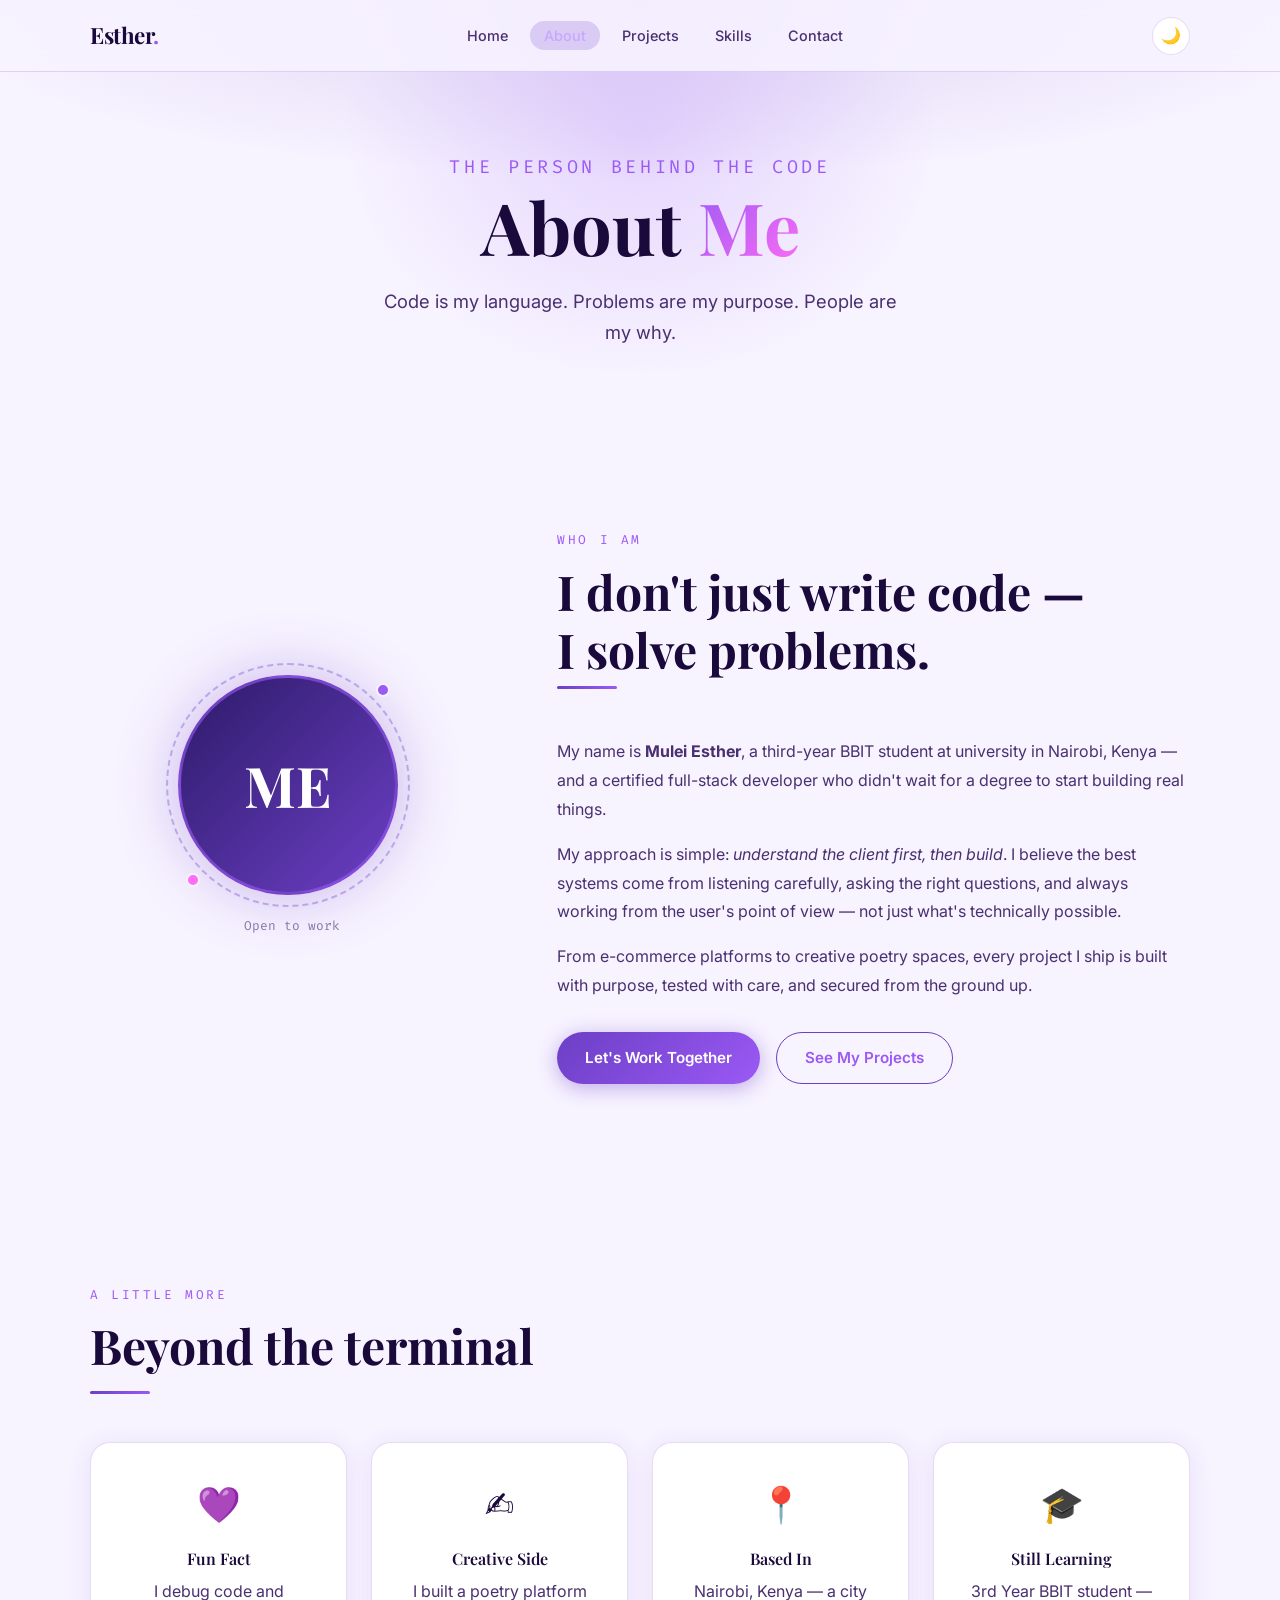
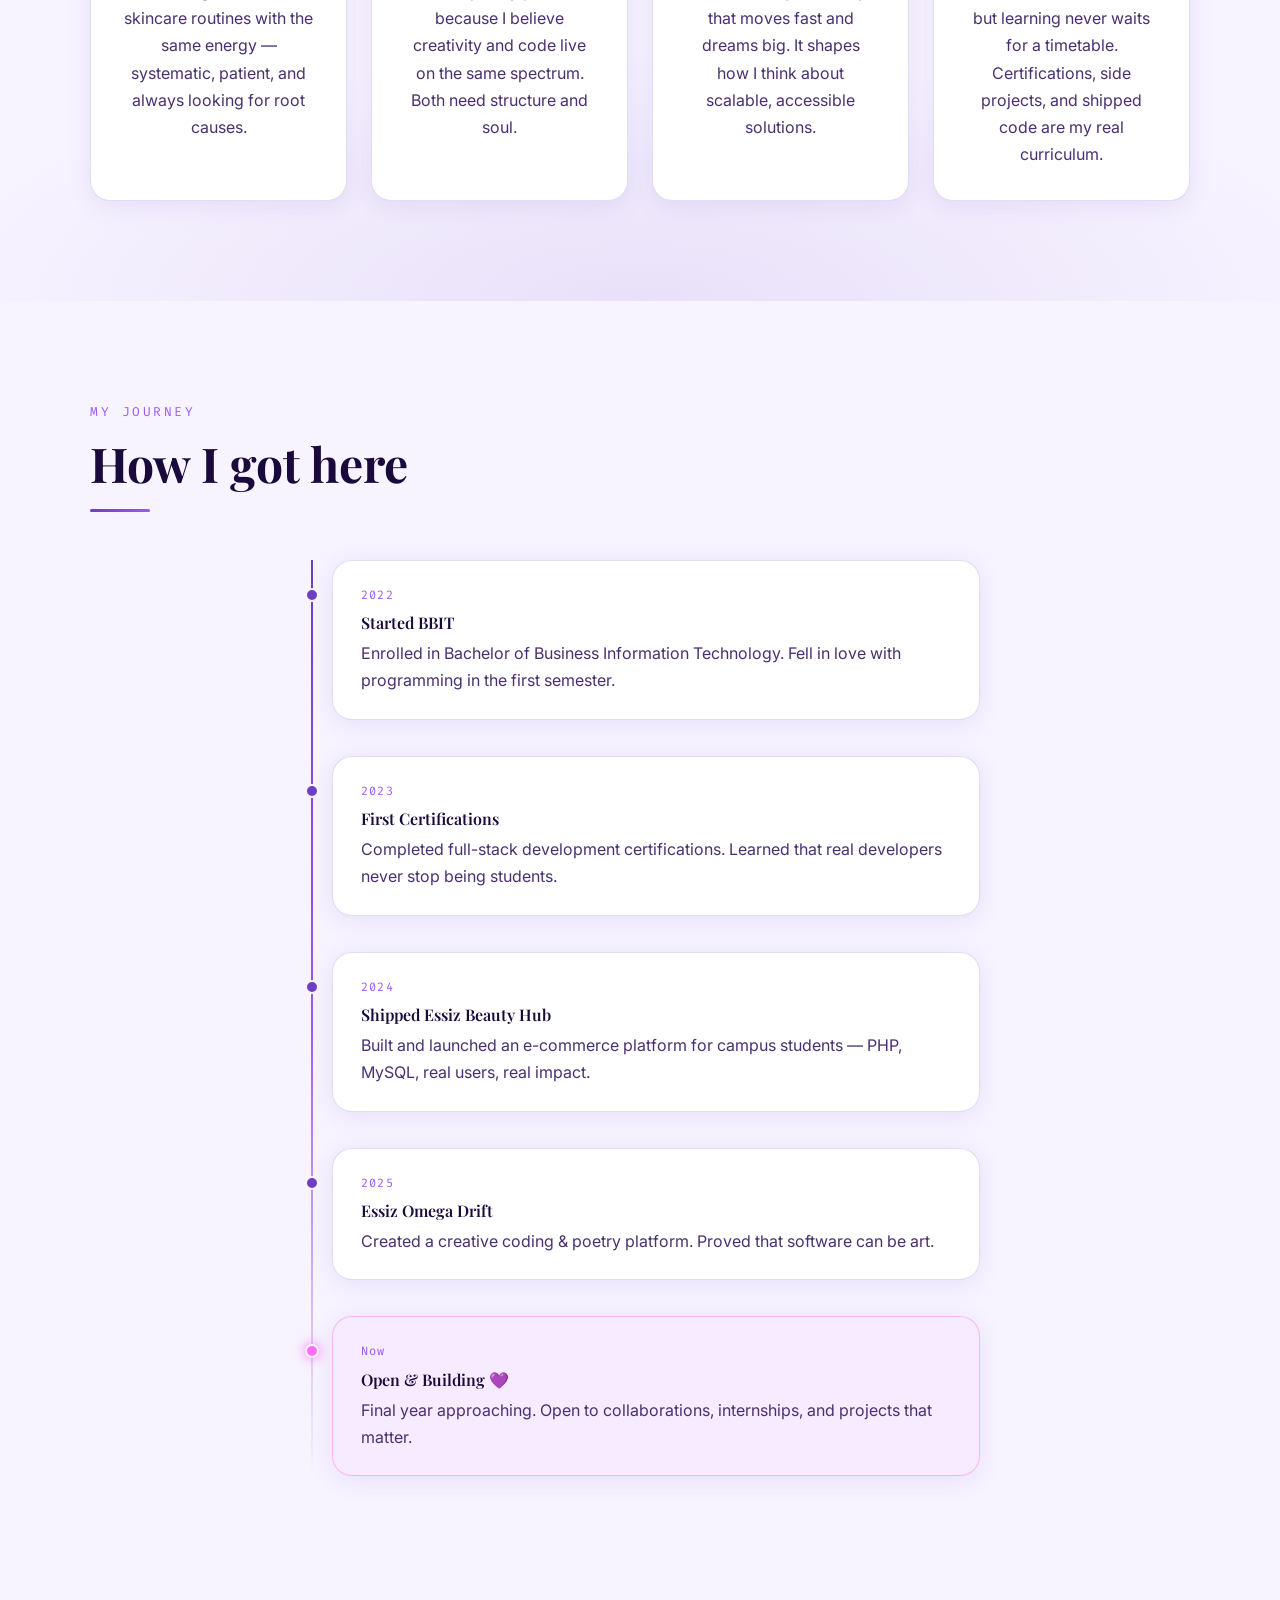
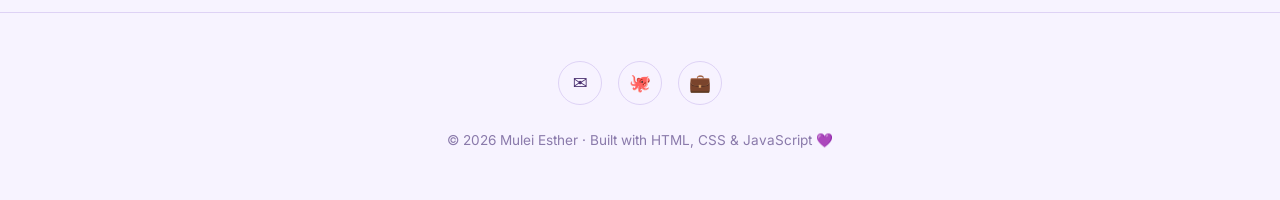
==== pages/about.html @ 71c7cb16 "initial portfolio commit" ====
<!DOCTYPE html>
<html lang="en">
<head>
  <meta charset="UTF-8" />
  <meta name="viewport" content="width=device-width, initial-scale=1.0" />
  <meta name="description" content="About Mulei Esther — Full-Stack Developer, BBIT student, and digital creator from Nairobi, Kenya." />
  <meta http-equiv="X-Content-Type-Options" content="nosniff" />
  <meta http-equiv="X-Frame-Options" content="DENY" />
  <meta http-equiv="Referrer-Policy" content="strict-origin-when-cross-origin" />
  <title>About — Mulei Esther</title>
  <link rel="preconnect" href="https://fonts.googleapis.com" />
  <link rel="preconnect" href="https://fonts.gstatic.com" crossorigin />
  <link href="https://fonts.googleapis.com/css2?family=Playfair+Display:wght@700&family=Inter:wght@400;500;600&family=Fira+Code:wght@400;500&display=swap" rel="stylesheet" />
  <link rel="stylesheet" href="../css/style.css" />
  <link rel="stylesheet" href="../css/about.css" />
</head>
<body>

  <nav class="navbar" role="navigation" aria-label="Main navigation">
    <div class="container">
      <a class="nav-logo" href="../index.html">Esther<span>.</span></a>
      <ul class="nav-links">
        <li><a href="../index.html">Home</a></li>
        <li><a href="about.html">About</a></li>
        <li><a href="projects.html">Projects</a></li>
        <li><a href="skills.html">Skills</a></li>
        <li><a href="contact.html">Contact</a></li>
      </ul>
      <div class="nav-actions">
        <button class="theme-toggle" aria-label="Toggle theme"><span class="theme-icon">☀️</span></button>
        <button class="hamburger" aria-label="Open menu" aria-expanded="false">
          <span></span><span></span><span></span>
        </button>
      </div>
    </div>
  </nav>

  <div class="mobile-menu" role="navigation" aria-label="Mobile navigation">
    <a href="../index.html">Home</a>
    <a href="about.html">About</a>
    <a href="projects.html">Projects</a>
    <a href="skills.html">Skills</a>
    <a href="contact.html">Contact</a>
  </div>

  <main>
    <!-- PAGE HERO -->
    <section class="page-hero about-hero">
      <div class="about-hero-glow" aria-hidden="true"></div>
      <div class="container">
        <p class="section-label reveal">The person behind the code</p>
        <h1 class="reveal">About <span class="gradient-text">Me</span></h1>
        <p class="reveal">Code is my language. Problems are my purpose. People are my why.</p>
      </div>
    </section>

    <!-- INTRO SPLIT -->
    <section class="about-intro">
      <div class="container about-intro-grid">
        <div class="about-avatar-col reveal">
          <div class="avatar-frame">
            <div class="avatar-initials">ME</div>
            <div class="avatar-ring" aria-hidden="true"></div>
            <div class="avatar-dot top-right" aria-hidden="true"></div>
            <div class="avatar-dot bottom-left" aria-hidden="true"></div>
          </div>
          <div class="avatar-caption">
            <span class="badge-dot" style="background:var(--success)"></span>
            Open to work
          </div>
        </div>

        <div class="about-text-col">
          <p class="section-label reveal">Who I am</p>
          <h2 class="reveal">I don't just write code —<br/>I solve problems.</h2>
          <div class="divider reveal"></div>

          <p class="reveal">
            My name is <strong>Mulei Esther</strong>, a third-year BBIT student at university
            in Nairobi, Kenya — and a certified full-stack developer who didn't wait for a
            degree to start building real things.
          </p>
          <p class="reveal" style="margin-top:16px;">
            My approach is simple: <em>understand the client first, then build</em>. I believe
            the best systems come from listening carefully, asking the right questions, and
            always working from the user's point of view — not just what's technically possible.
          </p>
          <p class="reveal" style="margin-top:16px;">
            From e-commerce platforms to creative poetry spaces, every project I ship is built
            with purpose, tested with care, and secured from the ground up.
          </p>

          <div class="about-actions reveal">
            <a href="contact.html" class="btn btn-primary">Let's Work Together</a>
            <a href="projects.html" class="btn btn-outline">See My Projects</a>
          </div>
        </div>
      </div>
    </section>

    <!-- FUN FACTS -->
    <section class="fun-facts-section">
      <div class="container">
        <p class="section-label reveal">A little more</p>
        <h2 class="section-title reveal">Beyond the terminal</h2>
        <div class="divider reveal"></div>
        <div class="facts-grid">
          <div class="fact-card card reveal">
            <span class="fact-emoji">💜</span>
            <h3>Fun Fact</h3>
            <p>I debug code and skincare routines with the same energy — systematic, patient, and always looking for root causes.</p>
          </div>
          <div class="fact-card card reveal">
            <span class="fact-emoji">✍️</span>
            <h3>Creative Side</h3>
            <p>I built a poetry platform because I believe creativity and code live on the same spectrum. Both need structure and soul.</p>
          </div>
          <div class="fact-card card reveal">
            <span class="fact-emoji">📍</span>
            <h3>Based In</h3>
            <p>Nairobi, Kenya — a city that moves fast and dreams big. It shapes how I think about scalable, accessible solutions.</p>
          </div>
          <div class="fact-card card reveal">
            <span class="fact-emoji">🎓</span>
            <h3>Still Learning</h3>
            <p>3rd Year BBIT student — but learning never waits for a timetable. Certifications, side projects, and shipped code are my real curriculum.</p>
          </div>
        </div>
      </div>
    </section>

    <!-- TIMELINE -->
    <section class="timeline-section">
      <div class="container">
        <p class="section-label reveal">My journey</p>
        <h2 class="section-title reveal">How I got here</h2>
        <div class="divider reveal"></div>

        <div class="timeline">
          <div class="timeline-item reveal">
            <div class="timeline-dot"></div>
            <div class="timeline-content card">
              <span class="timeline-year">2022</span>
              <h3>Started BBIT</h3>
              <p>Enrolled in Bachelor of Business Information Technology. Fell in love with programming in the first semester.</p>
            </div>
          </div>
          <div class="timeline-item reveal">
            <div class="timeline-dot"></div>
            <div class="timeline-content card">
              <span class="timeline-year">2023</span>
              <h3>First Certifications</h3>
              <p>Completed full-stack development certifications. Learned that real developers never stop being students.</p>
            </div>
          </div>
          <div class="timeline-item reveal">
            <div class="timeline-dot"></div>
            <div class="timeline-content card">
              <span class="timeline-year">2024</span>
              <h3>Shipped Essiz Beauty Hub</h3>
              <p>Built and launched an e-commerce platform for campus students — PHP, MySQL, real users, real impact.</p>
            </div>
          </div>
          <div class="timeline-item reveal">
            <div class="timeline-dot"></div>
            <div class="timeline-content card">
              <span class="timeline-year">2025</span>
              <h3>Essiz Omega Drift</h3>
              <p>Created a creative coding & poetry platform. Proved that software can be art.</p>
            </div>
          </div>
          <div class="timeline-item reveal">
            <div class="timeline-dot active"></div>
            <div class="timeline-content card active-card">
              <span class="timeline-year">Now</span>
              <h3>Open & Building 💜</h3>
              <p>Final year approaching. Open to collaborations, internships, and projects that matter.</p>
            </div>
          </div>
        </div>
      </div>
    </section>
  </main>

  <footer class="footer">
    <div class="container">
      <div class="footer-socials">
        <a href="mailto:essyart.essizverses1@gmail.com" aria-label="Email">✉️</a>
        <a href="https://github.com/muleiesther8" target="_blank" rel="noopener noreferrer" aria-label="GitHub">🐙</a>
        <a href="https://www.linkedin.com/in/esther-mulei-98b2b3321" target="_blank" rel="noopener noreferrer" aria-label="LinkedIn">💼</a>
      </div>
      <p>© <span id="year"></span> Mulei Esther · Built with HTML, CSS & JavaScript 💜</p>
    </div>
  </footer>

  <button class="back-to-top" aria-label="Back to top">↑</button>
  <script src="../js/main.js"></script>
  <script>document.getElementById('year').textContent = new Date().getFullYear();</script>
</body>
</html>
---- css/style.css ----
/* =============================================
   ESTHER MULEI PORTFOLIO — MAIN STYLESHEET
   Purple-forward · Secure · Responsive
   ============================================= */

/* === DESIGN TOKENS === */
:root {
  --purple-deep:    #2D1B69;
  --purple-mid:     #6C3FC5;
  --purple-bright:  #9B59F5;
  --purple-soft:    #C9A7FF;
  --purple-glow:    #EDE0FF;

  --bg-dark:        #0D0A1A;
  --bg-card:        #16102B;
  --bg-card-hover:  #1E1540;

  --text-primary:   #F0EAFF;
  --text-secondary: #B09FD8;
  --text-muted:     #7A6A9B;

  --accent:         #FF6DF4;
  --success:        #3DFFA0;
  --warning:        #FFD166;
  --error:          #FF6B6B;

  --border:         rgba(108, 63, 197, 0.25);
  --border-hover:   rgba(155, 89, 245, 0.6);

  --radius-sm:      6px;
  --radius-md:      12px;
  --radius-lg:      20px;
  --radius-pill:    999px;

  --shadow-card:    0 4px 24px rgba(108, 63, 197, 0.15);
  --shadow-glow:    0 0 40px rgba(155, 89, 245, 0.2);

  --font-display:   'Playfair Display', Georgia, serif;
  --font-body:      'Inter', system-ui, sans-serif;
  --font-mono:      'Fira Code', 'Courier New', monospace;

  --nav-height:     72px;
  --transition:     0.3s cubic-bezier(0.4, 0, 0.2, 1);
}

/* Light mode */
[data-theme="light"] {
  --bg-dark:        #F7F3FF;
  --bg-card:        #FFFFFF;
  --bg-card-hover:  #F0E8FF;
  --text-primary:   #1A0A3B;
  --text-secondary: #4A3070;
  --text-muted:     #8A7AAB;
  --border:         rgba(108, 63, 197, 0.18);
  --shadow-card:    0 4px 24px rgba(108, 63, 197, 0.10);
}

/* === RESET & BASE === */
*, *::before, *::after { box-sizing: border-box; margin: 0; padding: 0; }

html { scroll-behavior: smooth; font-size: 16px; }

body {
  font-family: var(--font-body);
  background: var(--bg-dark);
  color: var(--text-primary);
  line-height: 1.7;
  transition: background var(--transition), color var(--transition);
  overflow-x: hidden;
}

img { max-width: 100%; display: block; }
a { color: var(--purple-bright); text-decoration: none; transition: color var(--transition); }
a:hover { color: var(--purple-soft); }
a:focus-visible { outline: 2px solid var(--purple-bright); outline-offset: 3px; border-radius: 3px; }

/* === TYPOGRAPHY === */
h1, h2, h3, h4 { font-family: var(--font-display); line-height: 1.2; }

h1 { font-size: clamp(2.4rem, 6vw, 4.5rem); font-weight: 700; }
h2 { font-size: clamp(1.8rem, 4vw, 3rem); font-weight: 700; }
h3 { font-size: clamp(1.2rem, 2.5vw, 1.6rem); font-weight: 600; }
p  { font-size: 1rem; color: var(--text-secondary); }

.mono { font-family: var(--font-mono); font-size: 0.85em; }

/* === LAYOUT === */
.container {
  width: 90%;
  max-width: 1100px;
  margin: 0 auto;
}

section { padding: 100px 0; }

.section-label {
  font-family: var(--font-mono);
  font-size: 0.8rem;
  letter-spacing: 0.2em;
  text-transform: uppercase;
  color: var(--purple-bright);
  margin-bottom: 12px;
}

.section-title {
  margin-bottom: 16px;
}

.section-subtitle {
  font-size: 1.1rem;
  color: var(--text-secondary);
  max-width: 560px;
  margin-bottom: 56px;
}

/* === NAVBAR === */
.navbar {
  position: fixed;
  top: 0; left: 0; right: 0;
  height: var(--nav-height);
  z-index: 1000;
  background: rgba(13, 10, 26, 0.85);
  backdrop-filter: blur(16px);
  -webkit-backdrop-filter: blur(16px);
  border-bottom: 1px solid var(--border);
  transition: background var(--transition);
}

[data-theme="light"] .navbar {
  background: rgba(247, 243, 255, 0.88);
}

.navbar .container {
  height: 100%;
  display: flex;
  align-items: center;
  justify-content: space-between;
}

.nav-logo {
  font-family: var(--font-display);
  font-size: 1.4rem;
  font-weight: 700;
  color: var(--text-primary);
  letter-spacing: -0.02em;
}

.nav-logo span { color: var(--purple-bright); }

.nav-links {
  display: flex;
  align-items: center;
  gap: 8px;
  list-style: none;
}

.nav-links a {
  font-size: 0.9rem;
  font-weight: 500;
  color: var(--text-secondary);
  padding: 6px 14px;
  border-radius: var(--radius-pill);
  transition: all var(--transition);
}

.nav-links a:hover,
.nav-links a.active {
  color: var(--text-primary);
  background: rgba(108, 63, 197, 0.2);
}

.nav-links a.active {
  color: var(--purple-soft);
}

.nav-actions {
  display: flex;
  align-items: center;
  gap: 12px;
}

/* Theme toggle */
.theme-toggle {
  background: var(--bg-card);
  border: 1px solid var(--border);
  color: var(--text-secondary);
  width: 38px; height: 38px;
  border-radius: var(--radius-pill);
  cursor: pointer;
  display: flex; align-items: center; justify-content: center;
  font-size: 1rem;
  transition: all var(--transition);
}

.theme-toggle:hover {
  border-color: var(--purple-bright);
  color: var(--purple-bright);
}

/* Hamburger */
.hamburger {
  display: none;
  flex-direction: column;
  gap: 5px;
  cursor: pointer;
  background: none;
  border: none;
  padding: 4px;
}

.hamburger span {
  display: block;
  width: 24px; height: 2px;
  background: var(--text-primary);
  border-radius: 2px;
  transition: all var(--transition);
}

.hamburger.open span:nth-child(1) { transform: translateY(7px) rotate(45deg); }
.hamburger.open span:nth-child(2) { opacity: 0; }
.hamburger.open span:nth-child(3) { transform: translateY(-7px) rotate(-45deg); }

/* Mobile nav */
.mobile-menu {
  display: none;
  position: fixed;
  top: var(--nav-height);
  left: 0; right: 0;
  background: var(--bg-card);
  border-bottom: 1px solid var(--border);
  padding: 24px;
  z-index: 999;
  flex-direction: column;
  gap: 4px;
}

.mobile-menu.open { display: flex; }

.mobile-menu a {
  padding: 12px 16px;
  border-radius: var(--radius-md);
  color: var(--text-secondary);
  font-weight: 500;
  transition: all var(--transition);
}

.mobile-menu a:hover,
.mobile-menu a.active {
  background: rgba(108, 63, 197, 0.2);
  color: var(--text-primary);
}

/* === BUTTONS === */
.btn {
  display: inline-flex;
  align-items: center;
  gap: 8px;
  padding: 12px 28px;
  border-radius: var(--radius-pill);
  font-family: var(--font-body);
  font-size: 0.95rem;
  font-weight: 600;
  cursor: pointer;
  transition: all var(--transition);
  border: none;
  text-decoration: none;
}

.btn-primary {
  background: linear-gradient(135deg, var(--purple-mid), var(--purple-bright));
  color: #fff;
  box-shadow: 0 4px 20px rgba(108, 63, 197, 0.4);
}

.btn-primary:hover {
  transform: translateY(-2px);
  box-shadow: 0 8px 30px rgba(108, 63, 197, 0.5);
  color: #fff;
}

.btn-outline {
  background: transparent;
  color: var(--purple-bright);
  border: 1px solid var(--purple-mid);
}

.btn-outline:hover {
  background: rgba(108, 63, 197, 0.12);
  border-color: var(--purple-bright);
  color: var(--purple-soft);
  transform: translateY(-2px);
}

.btn:focus-visible { outline: 2px solid var(--purple-bright); outline-offset: 3px; }
.btn:active { transform: translateY(0); }

/* === CARDS === */
.card {
  background: var(--bg-card);
  border: 1px solid var(--border);
  border-radius: var(--radius-lg);
  padding: 32px;
  transition: all var(--transition);
  box-shadow: var(--shadow-card);
}

.card:hover {
  border-color: var(--border-hover);
  transform: translateY(-4px);
  box-shadow: var(--shadow-glow);
  background: var(--bg-card-hover);
}

/* === GRADIENT TEXT === */
.gradient-text {
  background: linear-gradient(135deg, var(--purple-bright), var(--accent));
  -webkit-background-clip: text;
  -webkit-text-fill-color: transparent;
  background-clip: text;
}

/* === PILL TAGS === */
.tag {
  display: inline-block;
  font-family: var(--font-mono);
  font-size: 0.75rem;
  padding: 4px 12px;
  border-radius: var(--radius-pill);
  background: rgba(108, 63, 197, 0.18);
  border: 1px solid rgba(108, 63, 197, 0.35);
  color: var(--purple-soft);
  transition: all var(--transition);
}

.tag:hover {
  background: rgba(108, 63, 197, 0.3);
  border-color: var(--purple-bright);
}

/* === DIVIDER === */
.divider {
  width: 60px; height: 3px;
  background: linear-gradient(90deg, var(--purple-mid), var(--purple-bright));
  border-radius: var(--radius-pill);
  margin-bottom: 48px;
}

/* === PAGE HERO (inner pages) === */
.page-hero {
  padding: calc(var(--nav-height) + 80px) 0 80px;
  text-align: center;
  background: radial-gradient(ellipse 80% 60% at 50% 0%, rgba(108,63,197,0.18) 0%, transparent 70%);
}

.page-hero h1 { margin-bottom: 16px; }
.page-hero p { font-size: 1.15rem; max-width: 520px; margin: 0 auto; }

/* === FOOTER === */
.footer {
  padding: 48px 0;
  border-top: 1px solid var(--border);
  text-align: center;
}

.footer-socials {
  display: flex;
  justify-content: center;
  gap: 16px;
  margin-bottom: 24px;
}

.footer-socials a {
  width: 44px; height: 44px;
  border-radius: var(--radius-pill);
  border: 1px solid var(--border);
  display: flex; align-items: center; justify-content: center;
  font-size: 1.1rem;
  color: var(--text-secondary);
  transition: all var(--transition);
}

.footer-socials a:hover {
  border-color: var(--purple-bright);
  color: var(--purple-bright);
  background: rgba(108, 63, 197, 0.12);
  transform: translateY(-2px);
}

.footer p { font-size: 0.85rem; color: var(--text-muted); }

/* === SCROLL REVEAL === */
.reveal {
  opacity: 0;
  transform: translateY(28px);
  transition: opacity 0.6s ease, transform 0.6s ease;
}

.reveal.visible {
  opacity: 1;
  transform: translateY(0);
}

/* === BACK TO TOP === */
.back-to-top {
  position: fixed;
  bottom: 32px; right: 32px;
  width: 44px; height: 44px;
  background: var(--purple-mid);
  color: #fff;
  border: none;
  border-radius: var(--radius-pill);
  cursor: pointer;
  font-size: 1.2rem;
  display: none;
  align-items: center;
  justify-content: center;
  z-index: 900;
  transition: all var(--transition);
  box-shadow: 0 4px 16px rgba(108, 63, 197, 0.4);
}

.back-to-top.visible { display: flex; }
.back-to-top:hover { background: var(--purple-bright); transform: translateY(-3px); }

/* === REDUCED MOTION === */
@media (prefers-reduced-motion: reduce) {
  *, *::before, *::after {
    animation-duration: 0.01ms !important;
    transition-duration: 0.01ms !important;
  }
  .reveal { opacity: 1; transform: none; }
}

/* === RESPONSIVE === */
@media (max-width: 768px) {
  .nav-links { display: none; }
  .hamburger { display: flex; }
  section { padding: 72px 0; }
  .btn { padding: 11px 22px; }
}

@media (max-width: 480px) {
  .container { width: 94%; }
}
---- css/about.css ----
/* =============================================
   ABOUT PAGE STYLES
   ============================================= */

.about-hero {
  position: relative;
  overflow: hidden;
}

.about-hero-glow {
  position: absolute;
  top: -120px; left: 50%;
  transform: translateX(-50%);
  width: 600px; height: 500px;
  background: radial-gradient(ellipse, rgba(155,89,245,0.2) 0%, transparent 70%);
  pointer-events: none;
}

/* === INTRO SPLIT === */
.about-intro { padding: 100px 0; }

.about-intro-grid {
  display: grid;
  grid-template-columns: 1fr 1.6fr;
  gap: 72px;
  align-items: center;
}

/* Avatar */
.about-avatar-col {
  display: flex;
  flex-direction: column;
  align-items: center;
  gap: 20px;
}

.avatar-frame {
  position: relative;
  width: 220px; height: 220px;
}

.avatar-initials {
  width: 100%; height: 100%;
  border-radius: 50%;
  background: linear-gradient(135deg, var(--purple-deep), var(--purple-mid));
  display: flex;
  align-items: center;
  justify-content: center;
  font-family: var(--font-display);
  font-size: 3.5rem;
  font-weight: 700;
  color: #fff;
  border: 3px solid var(--border-hover);
  box-shadow: 0 0 60px rgba(108,63,197,0.35);
}

.avatar-ring {
  position: absolute;
  inset: -12px;
  border-radius: 50%;
  border: 2px dashed rgba(108,63,197,0.35);
  animation: spin 20s linear infinite;
}

@keyframes spin {
  to { transform: rotate(360deg); }
}

.avatar-dot {
  position: absolute;
  width: 14px; height: 14px;
  border-radius: 50%;
  background: var(--purple-bright);
  border: 2px solid var(--bg-dark);
}
.avatar-dot.top-right  { top: 8px; right: 8px; }
.avatar-dot.bottom-left { bottom: 8px; left: 8px; background: var(--accent); }

.avatar-caption {
  display: flex;
  align-items: center;
  gap: 8px;
  font-family: var(--font-mono);
  font-size: 0.8rem;
  color: var(--text-muted);
}

/* Text col */
.about-text-col h2 { margin-bottom: 8px; }
.about-text-col p   { line-height: 1.8; }

.about-actions {
  display: flex;
  gap: 16px;
  flex-wrap: wrap;
  margin-top: 32px;
}

/* === FUN FACTS === */
.fun-facts-section {
  padding: 100px 0;
  background: radial-gradient(ellipse 80% 50% at 50% 100%, rgba(108,63,197,0.1) 0%, transparent 70%);
}

.facts-grid {
  display: grid;
  grid-template-columns: repeat(auto-fit, minmax(230px, 1fr));
  gap: 24px;
}

.fact-card { text-align: center; }

.fact-emoji {
  font-size: 2.2rem;
  display: block;
  margin-bottom: 14px;
}

.fact-card h3 { font-size: 1rem; margin-bottom: 10px; }

/* === TIMELINE === */
.timeline-section { padding: 100px 0; }

.timeline {
  position: relative;
  max-width: 680px;
  margin: 0 auto;
  padding-left: 32px;
}

.timeline::before {
  content: '';
  position: absolute;
  left: 11px; top: 0; bottom: 0;
  width: 2px;
  background: linear-gradient(to bottom, var(--purple-mid), var(--purple-bright), transparent);
}

.timeline-item {
  position: relative;
  margin-bottom: 36px;
}

.timeline-dot {
  position: absolute;
  left: -27px; top: 28px;
  width: 14px; height: 14px;
  border-radius: 50%;
  background: var(--purple-mid);
  border: 2px solid var(--bg-dark);
  z-index: 1;
  transition: all var(--transition);
}

.timeline-dot.active {
  background: var(--accent);
  box-shadow: 0 0 12px var(--accent);
  animation: pulse 2s infinite;
}

.timeline-content {
  padding: 24px 28px;
}

.timeline-content.active-card {
  border-color: rgba(255,109,244,0.4);
  background: rgba(255,109,244,0.05);
}

.timeline-year {
  font-family: var(--font-mono);
  font-size: 0.75rem;
  color: var(--purple-bright);
  letter-spacing: 0.1em;
  display: block;
  margin-bottom: 8px;
}

.timeline-content h3 { font-size: 1rem; margin-bottom: 8px; }

/* === RESPONSIVE === */
@media (max-width: 900px) {
  .about-intro-grid {
    grid-template-columns: 1fr;
    gap: 48px;
    text-align: center;
  }
  .about-actions { justify-content: center; }
  .divider { margin-left: auto; margin-right: auto; }
  .section-subtitle { margin-left: auto; margin-right: auto; }
}

@media (max-width: 480px) {
  .timeline { padding-left: 24px; }
  .about-actions { flex-direction: column; align-items: center; }
}
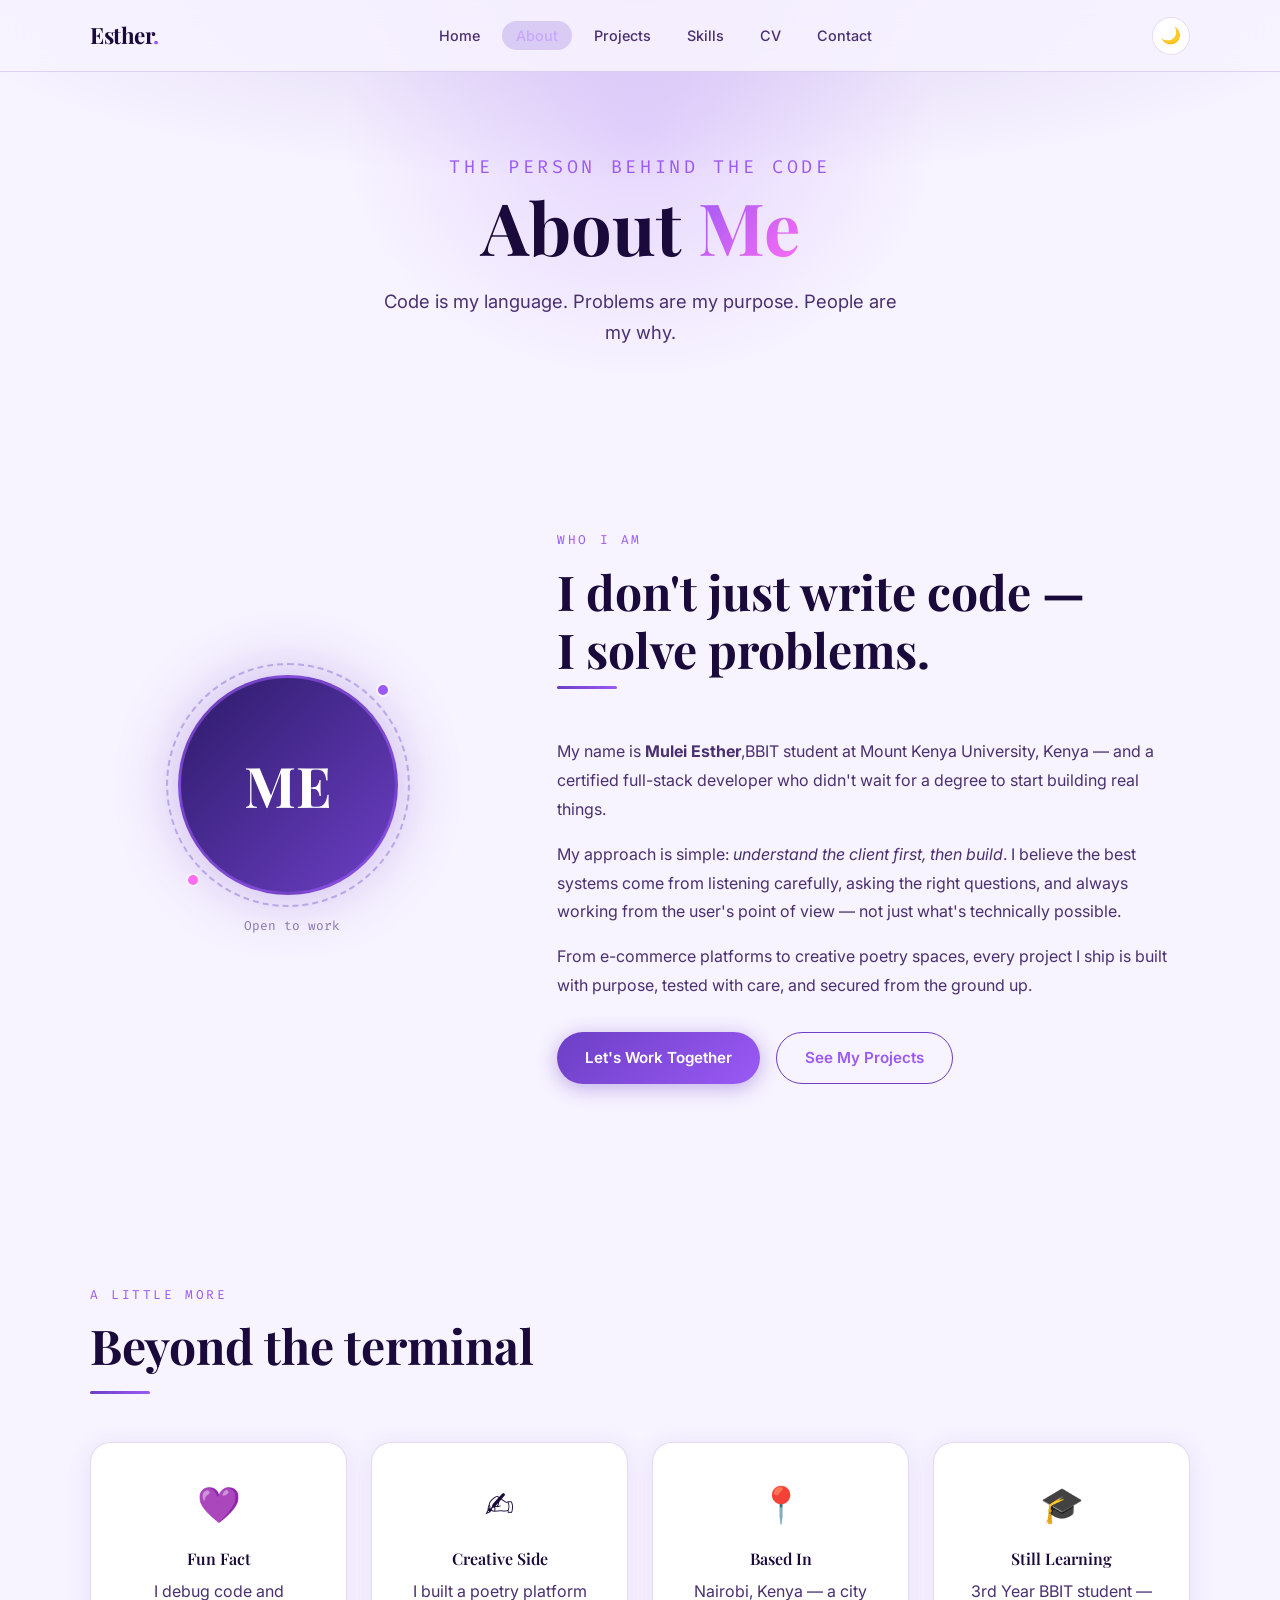
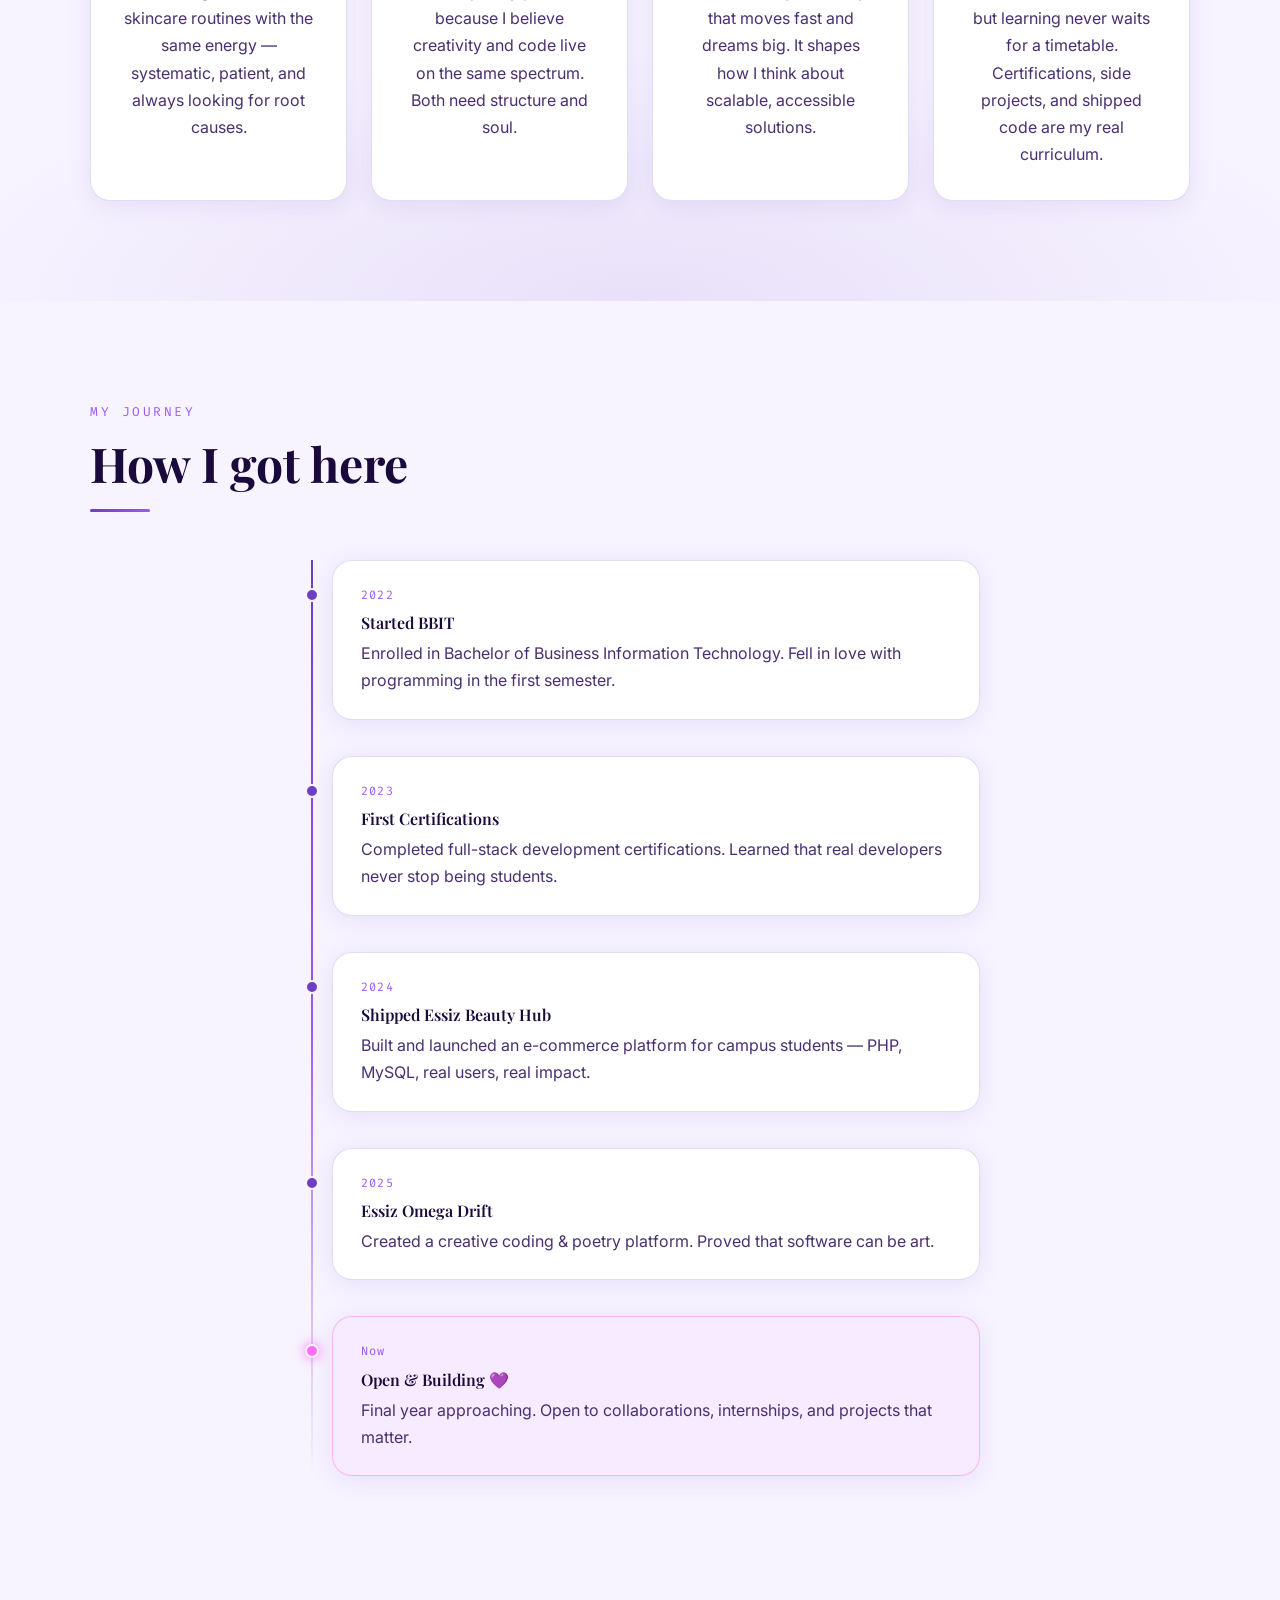
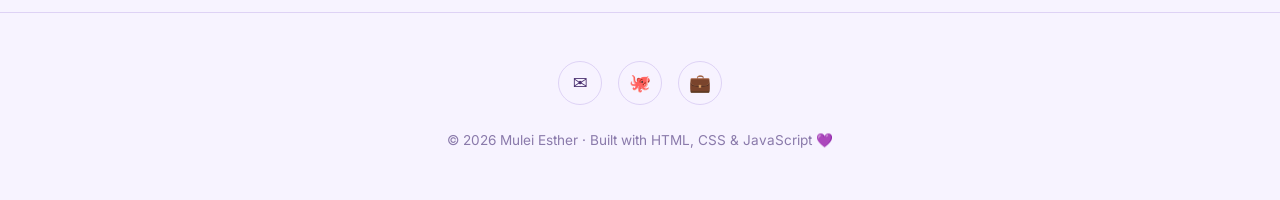
==== commit 1e0ef14b: "add CV page with download PDF" ====
--- a/pages/about.html
+++ b/pages/about.html
@@ -24,7 +24,8 @@
         <li><a href="about.html">About</a></li>
         <li><a href="projects.html">Projects</a></li>
         <li><a href="skills.html">Skills</a></li>
-        <li><a href="contact.html">Contact</a></li>
+        <li><a href="cv.html">CV</a></li>   <!-- in index.html -->
+        <li><a href="contact.html">Contact</a></li>          <!-- in pages/*.html -->
       </ul>
       <div class="nav-actions">
         <button class="theme-toggle" aria-label="Toggle theme"><span class="theme-icon">☀️</span></button>
@@ -40,6 +41,7 @@
     <a href="about.html">About</a>
     <a href="projects.html">Projects</a>
     <a href="skills.html">Skills</a>
+    <a href="cv.html">CV</a>   <!-- in index.html -->
     <a href="contact.html">Contact</a>
   </div>
 
@@ -76,8 +78,7 @@
           <div class="divider reveal"></div>
 
           <p class="reveal">
-            My name is <strong>Mulei Esther</strong>, a third-year BBIT student at university
-            in Nairobi, Kenya — and a certified full-stack developer who didn't wait for a
+            My name is <strong>Mulei Esther</strong>,BBIT student at Mount Kenya University, Kenya — and a certified full-stack developer who didn't wait for a
             degree to start building real things.
           </p>
           <p class="reveal" style="margin-top:16px;">
